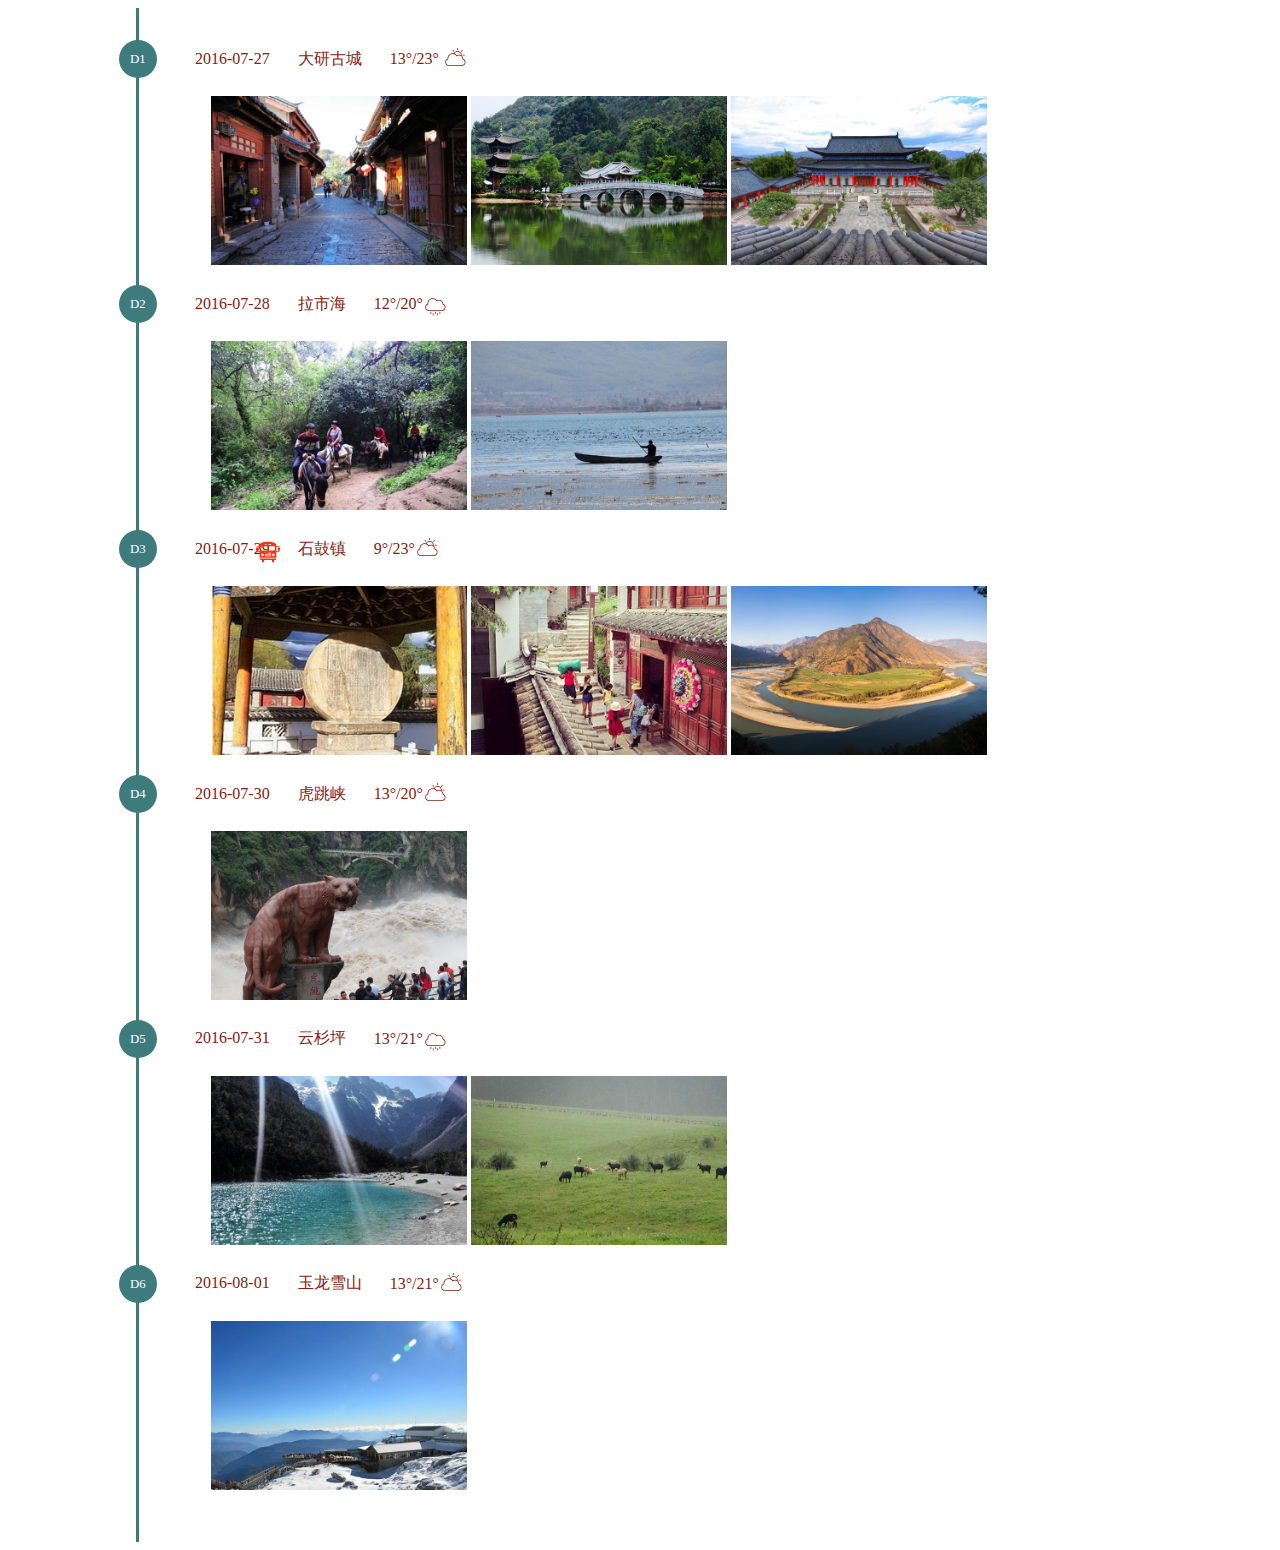
==== map_2/route.html @ 9f054a39 "Add files via upload" ====
<!DOCTYPE html>
<html lang="en">
<head>
    <meta charset="UTF-8">
    <title>route</title>
    <meta name="viewport" content="width=device-width, initial-scale=1">
    <link rel="shortcut icon" href="img/yunhe.png">
    <link rel="stylesheet" href="css/route.css">
    <!--[if IE]>
    <script src="http://html5shiv.googlecode.com/svn/trunk/html5.js"></script>
    <![endif]-->
</head>
<body>
    <div class="route">
        <div class="left-bar"></div>
        <div class="route-container">
            <span class="bus">
                <svg class="bus-svg" width="32" height="32" viewBox="0 0 33 32">
                    <path d="M22 29.012c0 0.553 0.447 1 1 1h1c0.552 0 1-0.447 1-1v-2.062h-3v2.062zM8 29.012c0 0.553 0.447 1 1 1h1c0.553 0 1-0.447 1-1v-2.062h-3v2.062zM4.985 25.729c0 0.67 0.544 1.215 1.215 1.215h20.596c0.671 0 1.215-0.545 1.215-1.215 0-0.672 0-0.715 0-0.715h-23.026c0 0 0 0.043 0 0.715zM32 10.012v-2h-3.99l0.001-1.088c0-2.431-2.489-4.937-11.974-4.937-8.338 0-11.052 2.506-11.052 4.937v1.088h-3.985v2h-1v4h1v2h3.985v7.974h23l0.022-14.974h2.993v1h-1v4h1v1h-3v1h4v-2h1v-4h-1zM4.985 15.012h-2.985v-1h1v-4h-1v-1h2.985v6zM12.5 4.95h8c0.276 0 0.5 0.224 0.5 0.5s-0.224 0.5-0.5 0.5h-8c-0.276 0-0.5-0.224-0.5-0.5s0.224-0.5 0.5-0.5zM7.041 9.229c0-0.671 0.544-1.215 1.215-1.215h6.514c0.671 0 1.215 0.544 1.215 1.215v3.583c0 0.672-0.544 1.216-1.215 1.216h-6.514c-0.671 0-1.215-0.544-1.215-1.216v-3.583zM8.988 21.738c-1.007 0-1.822-0.816-1.822-1.822 0-1.008 0.815-1.822 1.822-1.822s1.823 0.814 1.823 1.822c0.001 1.006-0.816 1.822-1.823 1.822zM12 17.012h9v1h-9v-1zM21.032 21.943h-9.006v-0.965h9.006v0.965zM21.032 19.951h-9.006v-0.965h9.006v0.965zM24.008 21.801c-1.007 0-1.822-0.816-1.822-1.822s0.815-1.822 1.822-1.822 1.823 0.816 1.823 1.822-0.816 1.822-1.823 1.822zM26.005 12.812c0 0.672-0.544 1.216-1.216 1.216h-6.562c-0.672 0-1.216-0.544-1.216-1.216v-3.583c0-0.671 0.544-1.215 1.216-1.215h6.562c0.672 0 1.216 0.544 1.216 1.215v3.583z">
                    </path>
                </svg>
            </span>
            <section class="date-container">
                 <div class="info">
                     <div class="info-left-circle">D1</div>
                     <div class="info-right">
                         <p class="info-date">2016-07-27</p>
                         <p class="info-place">大研古城</p>
                         <div class="info-weather">
                             13°/23°
                             <svg class="info-weather-icon" width="32" height="32" viewBox="0 0 32 32">
                                 <path d="M7.101 15.102v0c-0.066-0.357-0.101-0.726-0.101-1.102 0-3.314 2.686-6 6-6 2.336 0 4.361 1.335 5.352 3.285 0.812-0.795 1.923-1.285 3.148-1.285 2.485 0 4.5 2.015 4.5 4.5 0 0.209-0.014 0.415-0.042 0.616v0c1.743 0.431 3.042 2.006 3.042 3.884 0 2.205-1.792 4-4.003 4h-16.994c-2.205 0-4.003-1.791-4.003-4 0-1.895 1.325-3.488 3.101-3.898zM24.953 10.219c0.031-0.235 0.047-0.475 0.047-0.719 0-3.038-2.462-5.5-5.5-5.5-2.203 0-4.103 1.295-4.981 3.165v0c-0.489-0.108-0.997-0.165-1.519-0.165-3.866 0-7 3.134-7 7 0 0.138 0.004 0.275 0.012 0.412-1.772 0.77-3.012 2.538-3.012 4.588 0 2.761 2.232 5 4.999 5h17.001c2.761 0 4.999-2.244 4.999-5 0-2.052-1.232-3.815-3.001-4.585-0.026-1.695-0.818-3.204-2.046-4.195v0 0zM23.999 9.599v0 0c-0.75-0.383-1.599-0.599-2.499-0.599-1.059 0-2.047 0.299-2.886 0.817-0.789-1.057-1.87-1.884-3.124-2.362 0.745-1.458 2.261-2.456 4.010-2.456 2.485 0 4.5 2.015 4.5 4.5 0 0.033-0 0.066-0.001 0.099zM19.5 0c-0.276 0-0.5 0.216-0.5 0.495v2.009c0 0.274 0.232 0.495 0.5 0.495 0.276 0 0.5-0.216 0.5-0.495v-2.009c0-0.274-0.232-0.495-0.5-0.495v0zM26.233 2.789c-0.195-0.195-0.506-0.201-0.704-0.003l-1.421 1.421c-0.193 0.193-0.186 0.514 0.003 0.704 0.195 0.195 0.506 0.201 0.704 0.003l1.421-1.421c0.193-0.193 0.186-0.514-0.003-0.704v0zM29.022 9.522c0-0.276-0.216-0.5-0.495-0.5h-2.009c-0.274 0-0.495 0.232-0.495 0.5 0 0.276 0.216 0.5 0.495 0.5h2.009c0.274 0 0.495-0.232 0.495-0.5v0zM12.767 2.789c-0.195 0.195-0.201 0.506-0.003 0.704l1.421 1.421c0.193 0.193 0.514 0.186 0.704-0.003 0.195-0.195 0.201-0.506 0.003-0.704l-1.421-1.421c-0.193-0.193-0.514-0.186-0.704 0.003v0z">
                                 </path>
                             </svg>
                         </div>
                     </div>
                 </div>
                 <ul class="pos-route">
                     <li class="pos">
                         <div class="pos-img"><img src="img/route/sifangjie1.jpeg"></div>
                         <div class="pos-pop">
                             <h3>四方街</h3>
                             <p>丽江古城中心，各方商贾云集，各民族文化在这里交汇生息</p>
                         </div>
                     </li>
                     <li class="pos">
                         <div class="pos-img"><img src="img/route/heilongtan.jpeg"></div>
                         <div class="pos-pop">
                             <h3>黑龙潭</h3>
                             <p>位于城北象山脚下，环境清静优美，一潭清泉明洁如玉</p>
                         </div>
                     </li>
                     <li class="pos">
                         <div class="pos-img"><img src="img/route/mufu.jpg"></div>
                         <div class="pos-pop">
                             <h3>木府</h3>
                             <p>宫室之丽，拟于王者</p>
                         </div>
                     </li>
                 </ul>
            </section><!--date-container,第一天的行程-->

            <section class="date-container">
                <div class="info">
                    <div class="info-left-circle">D2</div>
                    <div class="info-right">
                        <p class="info-date">2016-07-28</p>
                        <p class="info-place">拉市海</p>
                        <div class="info-weather">
                            12°/20°<svg class="info-weather-icon" width="32" height="32" viewBox="0 0 32 32"><path d="M7.101 15.102c-1.776 0.41-3.101 2.002-3.101 3.898 0 2.209 1.798 4 4.003 4h16.994c2.211 0 4.003-1.795 4.003-4 0-1.877-1.299-3.453-3.042-3.884v0c0.028-0.202 0.042-0.407 0.042-0.616 0-2.485-2.015-4.5-4.5-4.5-1.226 0-2.337 0.49-3.148 1.285-0.991-1.949-3.015-3.285-5.352-3.285-3.314 0-6 2.686-6 6 0 0.377 0.035 0.745 0.101 1.102v0 0zM26.999 14.415c1.768 0.771 3.001 2.534 3.001 4.585 0 2.756-2.238 5-4.999 5h-17.001c-2.767 0-4.999-2.239-4.999-5 0-2.051 1.24-3.818 3.012-4.588v0c-0.008-0.136-0.012-0.273-0.012-0.412 0-3.866 3.134-7 7-7 2.298 0 4.337 1.107 5.614 2.817 0.839-0.518 1.828-0.817 2.886-0.817 3.009 0 5.454 2.416 5.499 5.415v0 0zM10.5 25c-0.276 0-0.5 0.216-0.5 0.495v2.009c0 0.274 0.232 0.495 0.5 0.495 0.276 0 0.5-0.216 0.5-0.495v-2.009c0-0.274-0.232-0.495-0.5-0.495v0zM13.5 27c-0.276 0-0.5 0.216-0.5 0.495v2.009c0 0.274 0.232 0.495 0.5 0.495 0.276 0 0.5-0.216 0.5-0.495v-2.009c0-0.274-0.232-0.495-0.5-0.495v0zM16.5 25c-0.276 0-0.5 0.216-0.5 0.495v2.009c0 0.274 0.232 0.495 0.5 0.495 0.276 0 0.5-0.216 0.5-0.495v-2.009c0-0.274-0.232-0.495-0.5-0.495v0zM19.5 27c-0.276 0-0.5 0.216-0.5 0.495v2.009c0 0.274 0.232 0.495 0.5 0.495 0.276 0 0.5-0.216 0.5-0.495v-2.009c0-0.274-0.232-0.495-0.5-0.495v0zM22.5 25c-0.276 0-0.5 0.216-0.5 0.495v2.009c0 0.274 0.232 0.495 0.5 0.495 0.276 0 0.5-0.216 0.5-0.495v-2.009c0-0.274-0.232-0.495-0.5-0.495v0z"></path></svg>
                        </div>
                    </div>
                </div>
                <ul class="pos-route">
                    <li class="pos">
                        <div class="pos-img"><img src="img/route/chamagudao.jpeg"></div>
                        <div class="pos-pop">
                            <h3>茶马古道</h3>
                            <p>在马夫的带领下，驾驭马儿在山林里游览</p>
                        </div>
                    </li>
                    <li class="pos">
                        <div class="pos-img"><img src="img/route/yuchuan.jpg"></div>
                        <div class="pos-pop">
                            <h3>湖上泛舟</h3>
                            <p>在一片平静美丽的湖水中划船，水鸟畅游，湖水翠绿</p>
                        </div>
                    </li>
                </ul>
            </section><!--date-container,第二天的行程-->

            <section class="date-container">
                <div class="info">
                    <div class="info-left-circle">D3</div>
                    <div class="info-right">
                        <p class="info-date">2016-07-29</p>
                        <p class="info-place">石鼓镇</p>
                        <div class="info-weather">
                            9°/23°<svg class="info-weather-icon" width="32" height="32" viewBox="0 0 32 32"><path d="M7.101 15.102v0c-0.066-0.357-0.101-0.726-0.101-1.102 0-3.314 2.686-6 6-6 2.336 0 4.361 1.335 5.352 3.285 0.812-0.795 1.923-1.285 3.148-1.285 2.485 0 4.5 2.015 4.5 4.5 0 0.209-0.014 0.415-0.042 0.616v0c1.743 0.431 3.042 2.006 3.042 3.884 0 2.205-1.792 4-4.003 4h-16.994c-2.205 0-4.003-1.791-4.003-4 0-1.895 1.325-3.488 3.101-3.898zM24.953 10.219c0.031-0.235 0.047-0.475 0.047-0.719 0-3.038-2.462-5.5-5.5-5.5-2.203 0-4.103 1.295-4.981 3.165v0c-0.489-0.108-0.997-0.165-1.519-0.165-3.866 0-7 3.134-7 7 0 0.138 0.004 0.275 0.012 0.412-1.772 0.77-3.012 2.538-3.012 4.588 0 2.761 2.232 5 4.999 5h17.001c2.761 0 4.999-2.244 4.999-5 0-2.052-1.232-3.815-3.001-4.585-0.026-1.695-0.818-3.204-2.046-4.195v0 0zM23.999 9.599v0 0c-0.75-0.383-1.599-0.599-2.499-0.599-1.059 0-2.047 0.299-2.886 0.817-0.789-1.057-1.87-1.884-3.124-2.362 0.745-1.458 2.261-2.456 4.010-2.456 2.485 0 4.5 2.015 4.5 4.5 0 0.033-0 0.066-0.001 0.099zM19.5 0c-0.276 0-0.5 0.216-0.5 0.495v2.009c0 0.274 0.232 0.495 0.5 0.495 0.276 0 0.5-0.216 0.5-0.495v-2.009c0-0.274-0.232-0.495-0.5-0.495v0zM26.233 2.789c-0.195-0.195-0.506-0.201-0.704-0.003l-1.421 1.421c-0.193 0.193-0.186 0.514 0.003 0.704 0.195 0.195 0.506 0.201 0.704 0.003l1.421-1.421c0.193-0.193 0.186-0.514-0.003-0.704v0zM29.022 9.522c0-0.276-0.216-0.5-0.495-0.5h-2.009c-0.274 0-0.495 0.232-0.495 0.5 0 0.276 0.216 0.5 0.495 0.5h2.009c0.274 0 0.495-0.232 0.495-0.5v0zM12.767 2.789c-0.195 0.195-0.201 0.506-0.003 0.704l1.421 1.421c0.193 0.193 0.514 0.186 0.704-0.003 0.195-0.195 0.201-0.506 0.003-0.704l-1.421-1.421c-0.193-0.193-0.514-0.186-0.704 0.003v0z"></path></svg>
                        </div>
                    </div>
                </div>
                <ul class="pos-route">
                    <li class="pos">
                        <div class="pos-img"><img src="img/route/shigu1.jpg"></div>
                        <div class="pos-pop">
                            <h3>石鼓</h3>
                            <p>石鼓镇上有一面汉白玉雕刻的鼓状石碑，由此得名</p>
                        </div>
                    </li>
                    <li class="pos">
                        <div class="pos-img"><img src="img/route/shigujie.jpg"></div>
                        <div class="pos-pop">
                            <h3>镇上小街</h3>
                            <p>镇上石阶蜿蜒，小街寂寂，岁月仿佛在此凝住了</p>
                        </div>
                    </li>
                    <li class="pos">
                        <div class="pos-img"><img src="img/route/changjiangdiyiwan.jpg"></div>
                        <div class="pos-pop">
                            <h3>长江第一湾</h3>
                            <p>金沙江西北流至此折向东北，称为长江第一湾</p>
                        </div>
                    </li>
                </ul>
            </section><!--date-container,第三天的行程-->

            <section class="date-container">
                <div class="info">
                    <div class="info-left-circle">D4</div>
                    <div class="info-right">
                        <p class="info-date">2016-07-30</p>
                        <p class="info-place">虎跳峡</p>
                        <div class="info-weather">
                            13°/20°<svg class="info-weather-icon" width="32" height="32" viewBox="0 0 32 32"><path d="M7.101 15.102v0c-0.066-0.357-0.101-0.726-0.101-1.102 0-3.314 2.686-6 6-6 2.336 0 4.361 1.335 5.352 3.285 0.812-0.795 1.923-1.285 3.148-1.285 2.485 0 4.5 2.015 4.5 4.5 0 0.209-0.014 0.415-0.042 0.616v0c1.743 0.431 3.042 2.006 3.042 3.884 0 2.205-1.792 4-4.003 4h-16.994c-2.205 0-4.003-1.791-4.003-4 0-1.895 1.325-3.488 3.101-3.898zM24.953 10.219c0.031-0.235 0.047-0.475 0.047-0.719 0-3.038-2.462-5.5-5.5-5.5-2.203 0-4.103 1.295-4.981 3.165v0c-0.489-0.108-0.997-0.165-1.519-0.165-3.866 0-7 3.134-7 7 0 0.138 0.004 0.275 0.012 0.412-1.772 0.77-3.012 2.538-3.012 4.588 0 2.761 2.232 5 4.999 5h17.001c2.761 0 4.999-2.244 4.999-5 0-2.052-1.232-3.815-3.001-4.585-0.026-1.695-0.818-3.204-2.046-4.195v0 0zM23.999 9.599v0 0c-0.75-0.383-1.599-0.599-2.499-0.599-1.059 0-2.047 0.299-2.886 0.817-0.789-1.057-1.87-1.884-3.124-2.362 0.745-1.458 2.261-2.456 4.010-2.456 2.485 0 4.5 2.015 4.5 4.5 0 0.033-0 0.066-0.001 0.099zM19.5 0c-0.276 0-0.5 0.216-0.5 0.495v2.009c0 0.274 0.232 0.495 0.5 0.495 0.276 0 0.5-0.216 0.5-0.495v-2.009c0-0.274-0.232-0.495-0.5-0.495v0zM26.233 2.789c-0.195-0.195-0.506-0.201-0.704-0.003l-1.421 1.421c-0.193 0.193-0.186 0.514 0.003 0.704 0.195 0.195 0.506 0.201 0.704 0.003l1.421-1.421c0.193-0.193 0.186-0.514-0.003-0.704v0zM29.022 9.522c0-0.276-0.216-0.5-0.495-0.5h-2.009c-0.274 0-0.495 0.232-0.495 0.5 0 0.276 0.216 0.5 0.495 0.5h2.009c0.274 0 0.495-0.232 0.495-0.5v0zM12.767 2.789c-0.195 0.195-0.201 0.506-0.003 0.704l1.421 1.421c0.193 0.193 0.514 0.186 0.704-0.003 0.195-0.195 0.201-0.506 0.003-0.704l-1.421-1.421c-0.193-0.193-0.514-0.186-0.704 0.003v0z"></path></svg>
                        </div>
                    </div>
                </div>
                <ul class="pos-route">
                    <li class="pos">
                        <div class="pos-img"><img src="img/route/shanghutiao.jpg"></div>
                        <div class="pos-pop">
                            <h3>石鼓</h3>
                            <p>滚滚河流撞击石头，沿着狭长的路蜿蜒流淌</p>
                        </div>
                    </li>
                </ul>
            </section><!--date-container,第四天的行程-->

            <section class="date-container">
                <div class="info">
                    <div class="info-left-circle">D5</div>
                    <div class="info-right">
                        <p class="info-date">2016-07-31</p>
                        <p class="info-place">云杉坪</p>
                        <div class="info-weather">
                            13°/21°<svg class="info-weather-icon" width="32" height="32" viewBox="0 0 32 32"><path d="M7.101 15.102c-1.776 0.41-3.101 2.002-3.101 3.898 0 2.209 1.798 4 4.003 4h16.994c2.211 0 4.003-1.795 4.003-4 0-1.877-1.299-3.453-3.042-3.884v0c0.028-0.202 0.042-0.407 0.042-0.616 0-2.485-2.015-4.5-4.5-4.5-1.226 0-2.337 0.49-3.148 1.285-0.991-1.949-3.015-3.285-5.352-3.285-3.314 0-6 2.686-6 6 0 0.377 0.035 0.745 0.101 1.102v0 0zM26.999 14.415c1.768 0.771 3.001 2.534 3.001 4.585 0 2.756-2.238 5-4.999 5h-17.001c-2.767 0-4.999-2.239-4.999-5 0-2.051 1.24-3.818 3.012-4.588v0c-0.008-0.136-0.012-0.273-0.012-0.412 0-3.866 3.134-7 7-7 2.298 0 4.337 1.107 5.614 2.817 0.839-0.518 1.828-0.817 2.886-0.817 3.009 0 5.454 2.416 5.499 5.415v0 0zM10.5 25c-0.276 0-0.5 0.216-0.5 0.495v2.009c0 0.274 0.232 0.495 0.5 0.495 0.276 0 0.5-0.216 0.5-0.495v-2.009c0-0.274-0.232-0.495-0.5-0.495v0zM13.5 27c-0.276 0-0.5 0.216-0.5 0.495v2.009c0 0.274 0.232 0.495 0.5 0.495 0.276 0 0.5-0.216 0.5-0.495v-2.009c0-0.274-0.232-0.495-0.5-0.495v0zM16.5 25c-0.276 0-0.5 0.216-0.5 0.495v2.009c0 0.274 0.232 0.495 0.5 0.495 0.276 0 0.5-0.216 0.5-0.495v-2.009c0-0.274-0.232-0.495-0.5-0.495v0zM19.5 27c-0.276 0-0.5 0.216-0.5 0.495v2.009c0 0.274 0.232 0.495 0.5 0.495 0.276 0 0.5-0.216 0.5-0.495v-2.009c0-0.274-0.232-0.495-0.5-0.495v0zM22.5 25c-0.276 0-0.5 0.216-0.5 0.495v2.009c0 0.274 0.232 0.495 0.5 0.495 0.276 0 0.5-0.216 0.5-0.495v-2.009c0-0.274-0.232-0.495-0.5-0.495v0z"></path></svg>
                        </div>
                    </div>
                </div>
                <ul class="pos-route">
                    <li class="pos">
                        <div class="pos-img"><img src="img/route/lanyuegu.jpg"></div>
                        <div class="pos-pop">
                            <h3>蓝月谷</h3>
                            <p>碧波涟漪，湖水共长天一色</p>
                        </div>
                    </li>
                    <li class="pos">
                        <div class="pos-img"><img src="img/route/caodian.jpg"></div>
                        <div class="pos-pop">
                            <h3>云杉坪</h3>
                            <p>一片被周围的原始云杉林紧紧包裹着的翠绿草坪</p>
                        </div>
                    </li>
                </ul>
            </section><!--date-container,第五天的行程-->

            <section class="date-container">
                <div class="info">
                    <div class="info-left-circle">D6</div>
                    <div class="info-right">
                        <p class="info-date">2016-08-01</p>
                        <p class="info-place">玉龙雪山</p>
                        <div class="info-weather">
                            13°/21°<svg class="info-weather-icon" width="32" height="32" viewBox="0 0 32 32"><path d="M7.101 15.102v0c-0.066-0.357-0.101-0.726-0.101-1.102 0-3.314 2.686-6 6-6 2.336 0 4.361 1.335 5.352 3.285 0.812-0.795 1.923-1.285 3.148-1.285 2.485 0 4.5 2.015 4.5 4.5 0 0.209-0.014 0.415-0.042 0.616v0c1.743 0.431 3.042 2.006 3.042 3.884 0 2.205-1.792 4-4.003 4h-16.994c-2.205 0-4.003-1.791-4.003-4 0-1.895 1.325-3.488 3.101-3.898zM24.953 10.219c0.031-0.235 0.047-0.475 0.047-0.719 0-3.038-2.462-5.5-5.5-5.5-2.203 0-4.103 1.295-4.981 3.165v0c-0.489-0.108-0.997-0.165-1.519-0.165-3.866 0-7 3.134-7 7 0 0.138 0.004 0.275 0.012 0.412-1.772 0.77-3.012 2.538-3.012 4.588 0 2.761 2.232 5 4.999 5h17.001c2.761 0 4.999-2.244 4.999-5 0-2.052-1.232-3.815-3.001-4.585-0.026-1.695-0.818-3.204-2.046-4.195v0 0zM23.999 9.599v0 0c-0.75-0.383-1.599-0.599-2.499-0.599-1.059 0-2.047 0.299-2.886 0.817-0.789-1.057-1.87-1.884-3.124-2.362 0.745-1.458 2.261-2.456 4.010-2.456 2.485 0 4.5 2.015 4.5 4.5 0 0.033-0 0.066-0.001 0.099zM19.5 0c-0.276 0-0.5 0.216-0.5 0.495v2.009c0 0.274 0.232 0.495 0.5 0.495 0.276 0 0.5-0.216 0.5-0.495v-2.009c0-0.274-0.232-0.495-0.5-0.495v0zM26.233 2.789c-0.195-0.195-0.506-0.201-0.704-0.003l-1.421 1.421c-0.193 0.193-0.186 0.514 0.003 0.704 0.195 0.195 0.506 0.201 0.704 0.003l1.421-1.421c0.193-0.193 0.186-0.514-0.003-0.704v0zM29.022 9.522c0-0.276-0.216-0.5-0.495-0.5h-2.009c-0.274 0-0.495 0.232-0.495 0.5 0 0.276 0.216 0.5 0.495 0.5h2.009c0.274 0 0.495-0.232 0.495-0.5v0zM12.767 2.789c-0.195 0.195-0.201 0.506-0.003 0.704l1.421 1.421c0.193 0.193 0.514 0.186 0.704-0.003 0.195-0.195 0.201-0.506 0.003-0.704l-1.421-1.421c-0.193-0.193-0.514-0.186-0.704 0.003v0z"></path></svg>
                        </div>
                    </div>
                </div>
                <ul class="pos-route">
                    <li class="pos">
                        <div class="pos-img"><img src="img/route/xueshan.jpg"></div>
                        <div class="pos-pop">
                            <h3>冰川公园</h3>
                            <p>第四纪冰川形成的地貌遗迹，有“卢塞恩玻璃宫”之称。</p>
                        </div>
                    </li>
                </ul>
            </section><!--date-container,第四天的行程-->

        </div><!--route-container,页面内容部分-->
    </div>

    <script src="js/route.js"></script>
</body>
</html>
---- map_2/css/route.css ----
.route{
    position: relative;
    width: 100%;
    height: auto;
    background: rgba(255, 255, 255, 0.8);
}
.route-container{
    position: relative;
    width: 70vw;
    height: auto;
    margin: 0 0 0 10vw;
    padding: 2rem;
    border-left: 0.2rem solid #3d7b7c;
}

/*bus标识*/
.bus{
    position: fixed;
    left:20vw;
    top:60vh;
    /*top:6rem;
    left:-14px;*/
    color: #ef3812;
    z-index: 10;
    transition: transform 0.3s;
    -webkit-transition: transform 0.3s;
}
.bus:hover{
    -webkit-transform: rotate(360deg) scale(1.5);
}
.bus-svg{
    width: 1.5rem;
    height: 1.5rem;
    fill:currentColor;
}
/*信息：圆圈，日期，地点，天气*/
.info-left-circle{
    width: 3vw;
    height: 3vw;
    line-height: 3vw;
    text-align: center;
    background-color: #3d7b7c;
    border-radius: 50%;
    position: absolute;
    left:-1.6vw;
    color: #fff;
    font-size: 0.8rem;
    font-family: 'Source Serif Pro';
}
.info-right>*{
    display: inline-block;
    font-size: 1rem;
    line-height: 1;
    margin: .5rem 0 0 1.5rem;
    padding: 0;
    color: #8a200b;
}
.info-weather-icon{
    vertical-align: middle;
    width: 1.5rem;
    height: 1.5rem;
    fill: currentColor;
}
/*景点*/
.pos-route{
    width: 65vw;
}
.pos{
    margin-top:.5rem;
    display: inline-block;
    position: relative;
}
.pos-img img{
    width: 20vw;
    height:13.2vw;
}
.pos-pop{
    width: 20vw;
    height:13.2vw;
    position: absolute;
    top:0;
    left: 0;
    color: #fff;
    background-color: rgba(43, 43, 43, 0.55);
    padding: 0 1rem;
    display: none;
    pointer-events: none;
}

@media screen and (max-width:992px){
    .bus{
         left:15vw;
    }
    .pos-img img{
        width: 50vw;
        height:32vw;
    }
    .pos-pop{
        width: 50vw;
        height:32vw;
        padding: 0 .5rem;
    }
    .info-left-circle{
        width: 5vw;
        height: 5vw;
        line-height: 5vw;
        text-align: center;
        background-color: #3d7b7c;
        border-radius: 50%;
        position: absolute;
        left:-2.6vw;
        color: #fff;
        font-size: 0.8rem;
    }
}

@media screen and (max-width: 360px){
    .pos-pop{
        font-size: 0.5rem;
    }
}
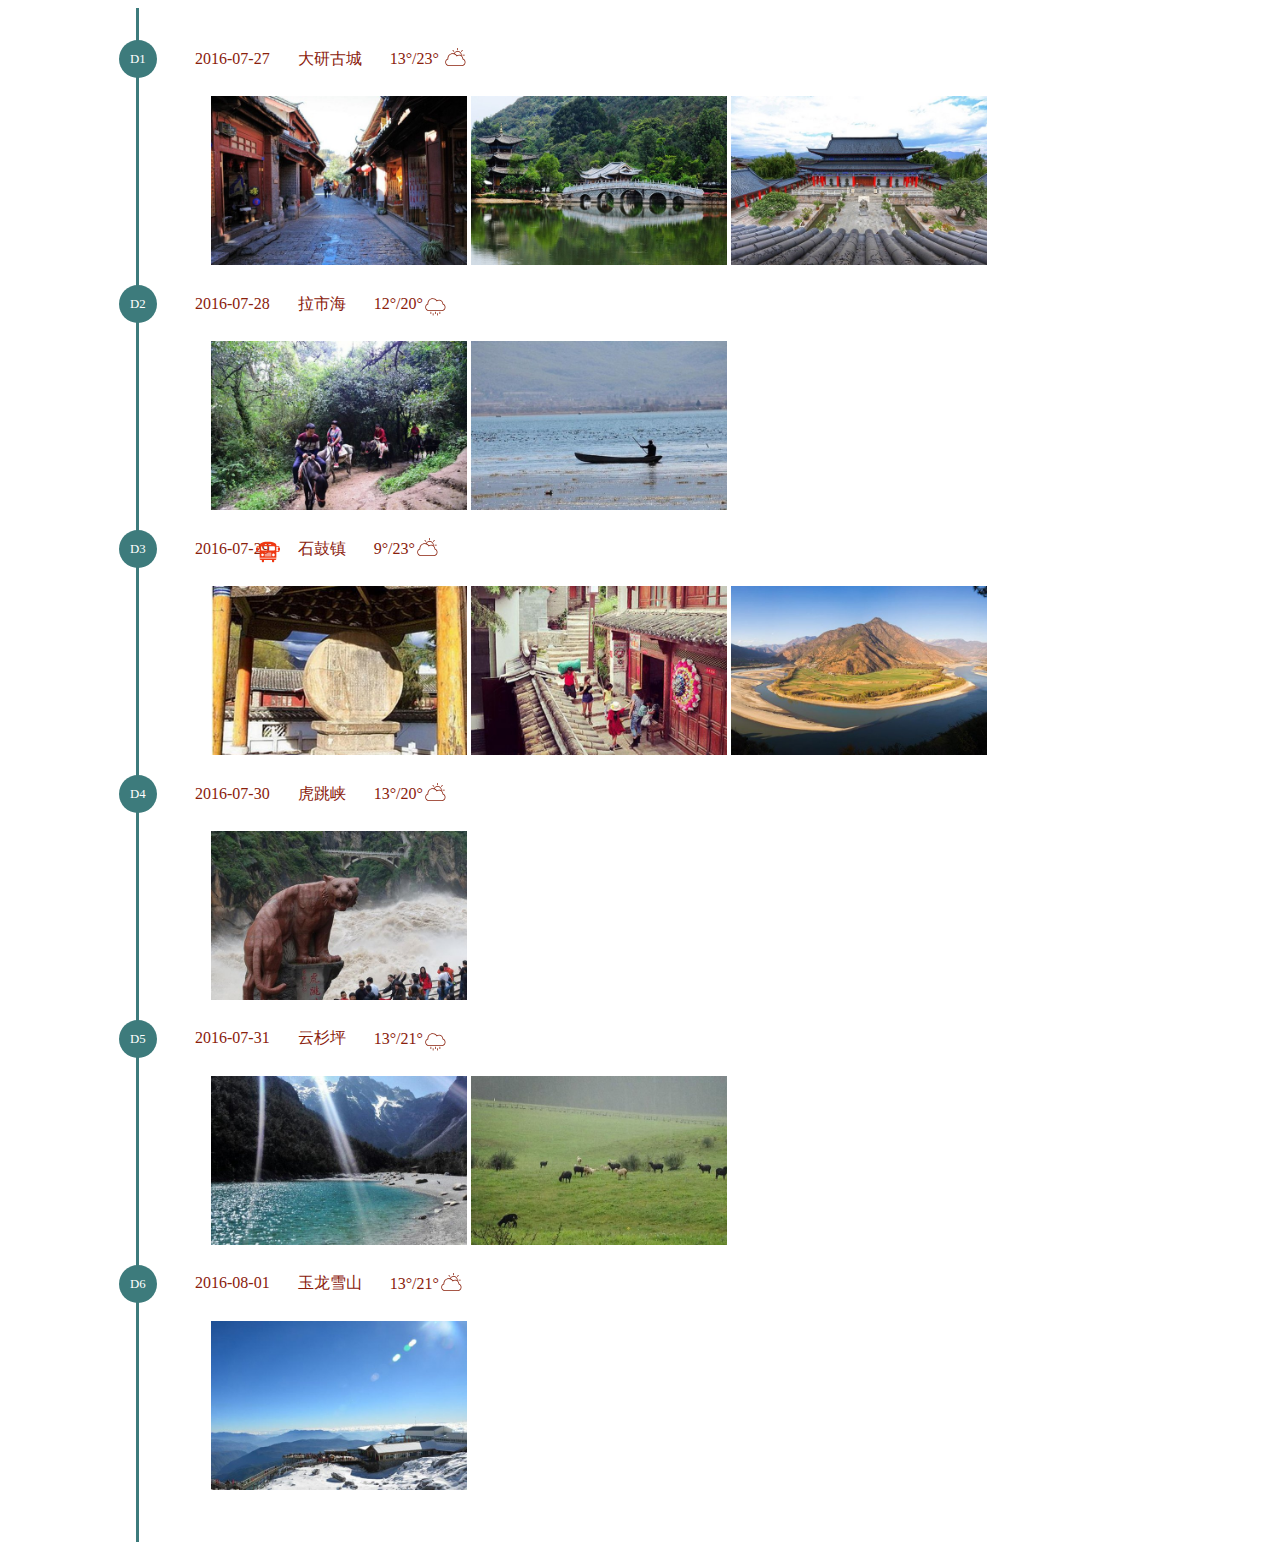
==== commit ac63fe59: "Add files via upload" ====
--- a/map_2/route.html
+++ b/map_2/route.html
@@ -37,21 +37,21 @@
                  </div>
                  <ul class="pos-route">
                      <li class="pos">
-                         <div class="pos-img"><img src="img/route/sifangjie1.jpeg"></div>
+                         <div class="pos-img"><img src="img/route_press/sifangjie1.jpeg"></div>
                          <div class="pos-pop">
                              <h3>四方街</h3>
                              <p>丽江古城中心，各方商贾云集，各民族文化在这里交汇生息</p>
                          </div>
                      </li>
                      <li class="pos">
-                         <div class="pos-img"><img src="img/route/heilongtan.jpeg"></div>
+                         <div class="pos-img"><img src="img/route_press/heilongtan.jpeg"></div>
                          <div class="pos-pop">
                              <h3>黑龙潭</h3>
                              <p>位于城北象山脚下，环境清静优美，一潭清泉明洁如玉</p>
                          </div>
                      </li>
                      <li class="pos">
-                         <div class="pos-img"><img src="img/route/mufu.jpg"></div>
+                         <div class="pos-img"><img src="img/route_press/mufu.jpeg"></div>
                          <div class="pos-pop">
                              <h3>木府</h3>
                              <p>宫室之丽，拟于王者</p>
@@ -73,14 +73,14 @@
                 </div>
                 <ul class="pos-route">
                     <li class="pos">
-                        <div class="pos-img"><img src="img/route/chamagudao.jpeg"></div>
+                        <div class="pos-img"><img src="img/route_press/chamagudao.jpeg"></div>
                         <div class="pos-pop">
                             <h3>茶马古道</h3>
                             <p>在马夫的带领下，驾驭马儿在山林里游览</p>
                         </div>
                     </li>
                     <li class="pos">
-                        <div class="pos-img"><img src="img/route/yuchuan.jpg"></div>
+                        <div class="pos-img"><img src="img/route_press/yuchuan.jpg"></div>
                         <div class="pos-pop">
                             <h3>湖上泛舟</h3>
                             <p>在一片平静美丽的湖水中划船，水鸟畅游，湖水翠绿</p>
@@ -102,21 +102,21 @@
                 </div>
                 <ul class="pos-route">
                     <li class="pos">
-                        <div class="pos-img"><img src="img/route/shigu1.jpg"></div>
+                        <div class="pos-img"><img src="img/route_press/shigu1.jpg"></div>
                         <div class="pos-pop">
                             <h3>石鼓</h3>
                             <p>石鼓镇上有一面汉白玉雕刻的鼓状石碑，由此得名</p>
                         </div>
                     </li>
                     <li class="pos">
-                        <div class="pos-img"><img src="img/route/shigujie.jpg"></div>
+                        <div class="pos-img"><img src="img/route_press/shigujie.jpg"></div>
                         <div class="pos-pop">
                             <h3>镇上小街</h3>
                             <p>镇上石阶蜿蜒，小街寂寂，岁月仿佛在此凝住了</p>
                         </div>
                     </li>
                     <li class="pos">
-                        <div class="pos-img"><img src="img/route/changjiangdiyiwan.jpg"></div>
+                        <div class="pos-img"><img src="img/route_press/changjiangdiyiwan.jpg"></div>
                         <div class="pos-pop">
                             <h3>长江第一湾</h3>
                             <p>金沙江西北流至此折向东北，称为长江第一湾</p>
@@ -138,7 +138,7 @@
                 </div>
                 <ul class="pos-route">
                     <li class="pos">
-                        <div class="pos-img"><img src="img/route/shanghutiao.jpg"></div>
+                        <div class="pos-img"><img src="img/route_press/shanghutiao.jpg"></div>
                         <div class="pos-pop">
                             <h3>石鼓</h3>
                             <p>滚滚河流撞击石头，沿着狭长的路蜿蜒流淌</p>
@@ -160,14 +160,14 @@
                 </div>
                 <ul class="pos-route">
                     <li class="pos">
-                        <div class="pos-img"><img src="img/route/lanyuegu.jpg"></div>
+                        <div class="pos-img"><img src="img/route_press/lanyuegu.jpg"></div>
                         <div class="pos-pop">
                             <h3>蓝月谷</h3>
                             <p>碧波涟漪，湖水共长天一色</p>
                         </div>
                     </li>
                     <li class="pos">
-                        <div class="pos-img"><img src="img/route/caodian.jpg"></div>
+                        <div class="pos-img"><img src="img/route_press/caodian.jpg"></div>
                         <div class="pos-pop">
                             <h3>云杉坪</h3>
                             <p>一片被周围的原始云杉林紧紧包裹着的翠绿草坪</p>
@@ -189,7 +189,7 @@
                 </div>
                 <ul class="pos-route">
                     <li class="pos">
-                        <div class="pos-img"><img src="img/route/xueshan.jpg"></div>
+                        <div class="pos-img"><img src="img/route_press/xueshan.jpg"></div>
                         <div class="pos-pop">
                             <h3>冰川公园</h3>
                             <p>第四纪冰川形成的地貌遗迹，有“卢塞恩玻璃宫”之称。</p>
